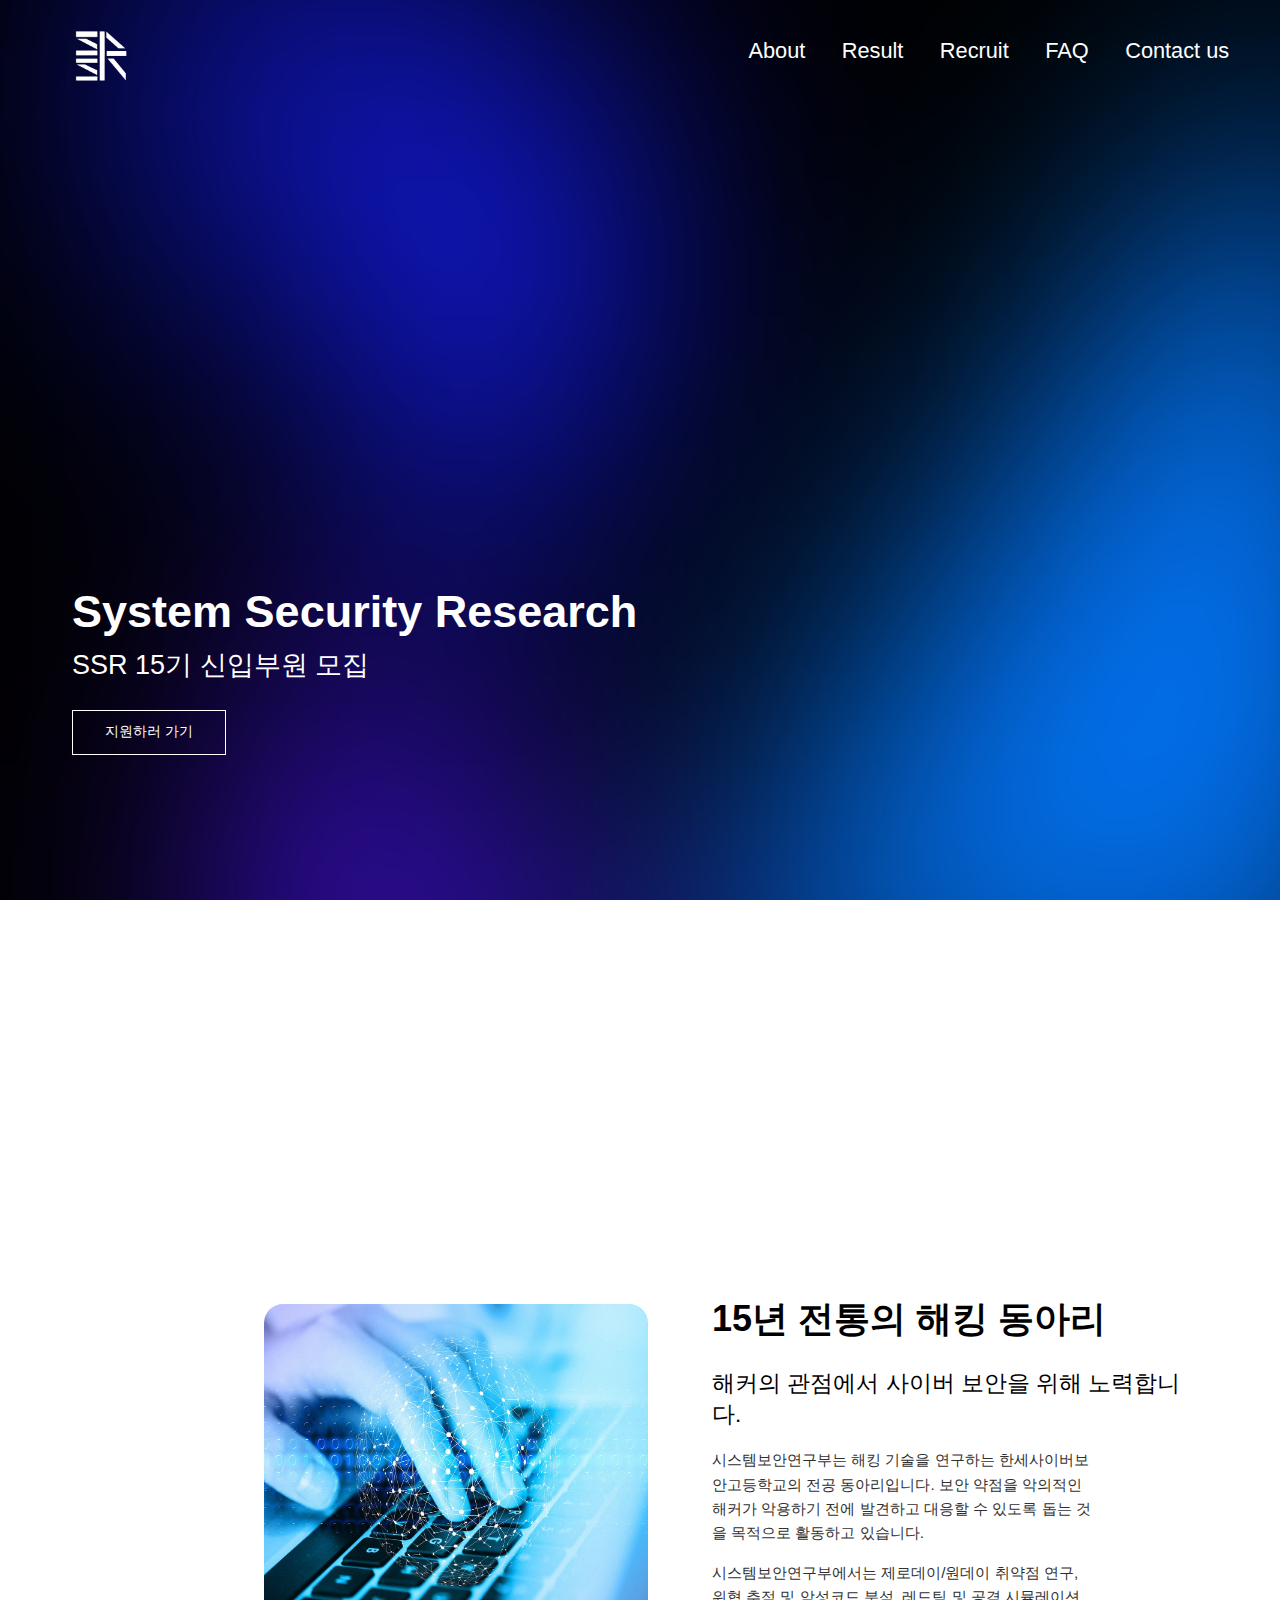
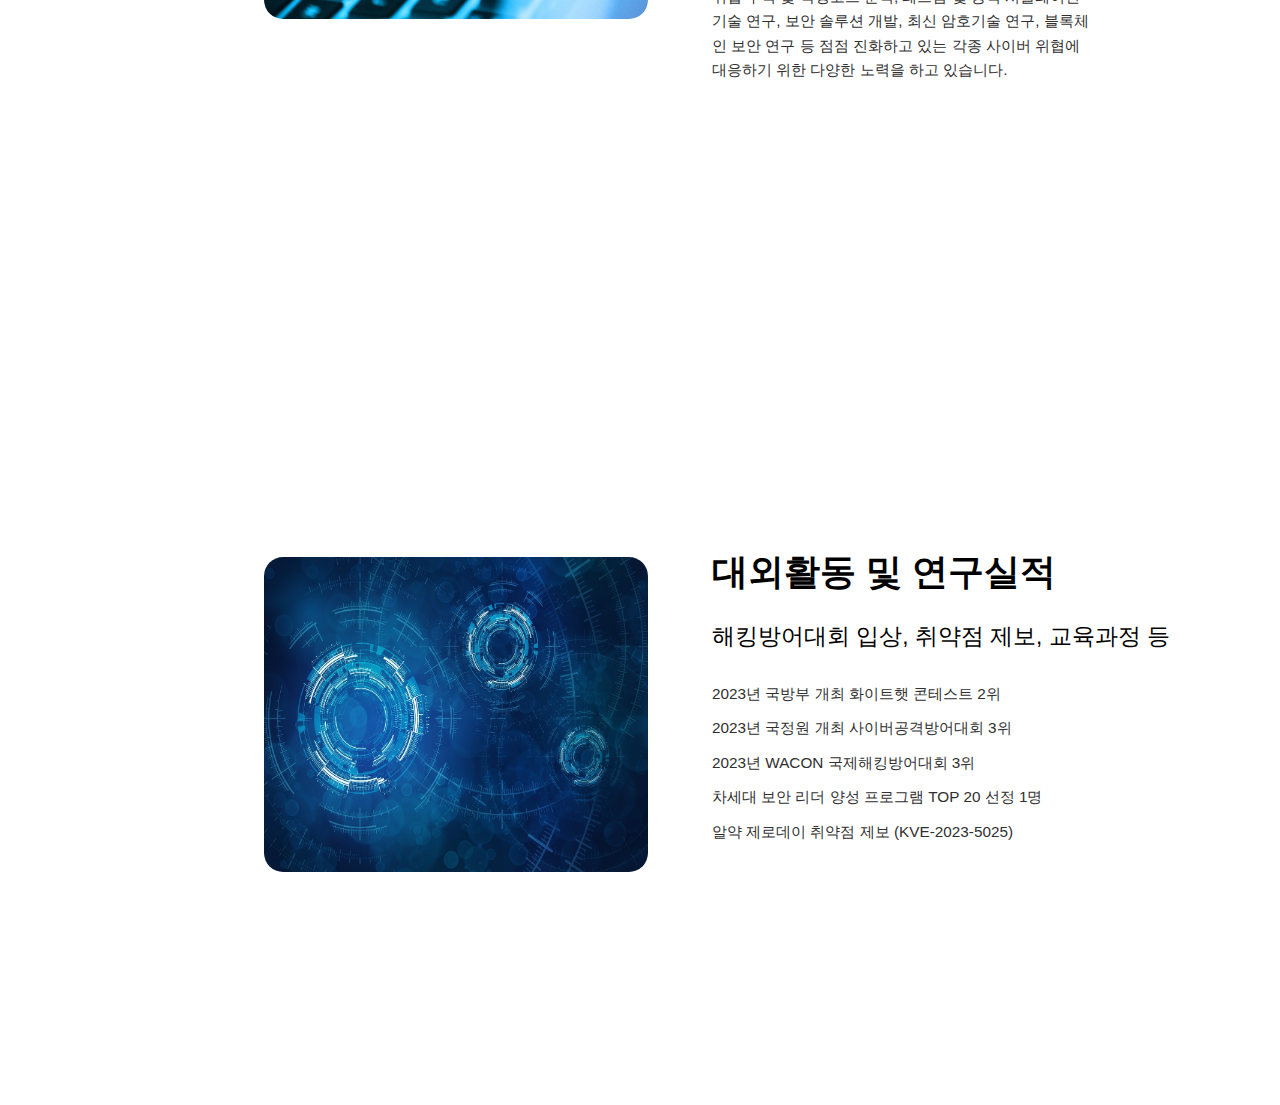
==== index.html @ 921158dc "Update: Navigation bar" ====
<!DOCTYPE html>
<html lang="en">
    <head>
        <meta charset="utf-8">
        <title>SSR</title>

        <link rel="icon" type="image/png" href="favicon-32x32.png" sizes="32x32" />
        <link rel="icon" type="image/png" href="favicon-16x16.png" sizes="16x16" />

        <link href="/static/css/index.css" type="text/css" rel="stylesheet" />

        <script src="/static/js/includeHTML.js"></script>
        <script src="/static/js/index.js"></script>
    </head>
    <body>
        <div id="load"></div>
        <div data-include="nav.html"></div>
        <div id="cover">
            <h1>System Security Research</h1>
            <h2>SSR 15기 신입부원 모집</h2>
            <button>지원하러 가기</button>
        </div>
        <div id="about" class="box">
            <div data-include="about.html"></div>
        </div>
        <div id="result" class="box">
            <div data-include="result.html"></div>
        </div>
    </body>
</html>
---- static/css/index.css ----
body {
    background-image: url("/static/img/background.jpg");
    background-size: 100vw 100vh;
    background-repeat: no-repeat;

    font-family: Arial, Dotum, "돋움";
}

body::-webkit-scrollbar {
  display: none;
}

#load {
    position: fixed;

    top: 0;
    left: 0;

    height: 100vh;
    width: 100vw;

    background-color: black;
}

#cover {
    @media (max-width: 991px){
        margin-top: 30vh;
    }

    margin-top: 55vh;
    margin-left: 5vw;

    h1 {
        margin-bottom: 0vh;

        color: white;
        font-size: 5vh;
    }

    h2 {
        margin-top: 1vh;
        margin-bottom: 0;

        color: white;
        font-size: 3vh;
        font-weight: normal;
    }

    button {
        @media (max-width: 991px){
	        width: 85vw;
        }

        margin-top: 3vh;
        margin-bottom: 0vh;
 
        height: 5vh;
        width: 12vw;

        border: 0.2vh solid white;
        outline:none;
        box-shadow:none;
        background-color: transparent;

        color: white;
        font-size: 1.5vh;
    }

    button:hover {
        border-color: #8CC2FF;
    }

    margin-bottom: 35vh;
}

.box {
    padding-top: 25vh;
    padding-bottom: 25vh;
}
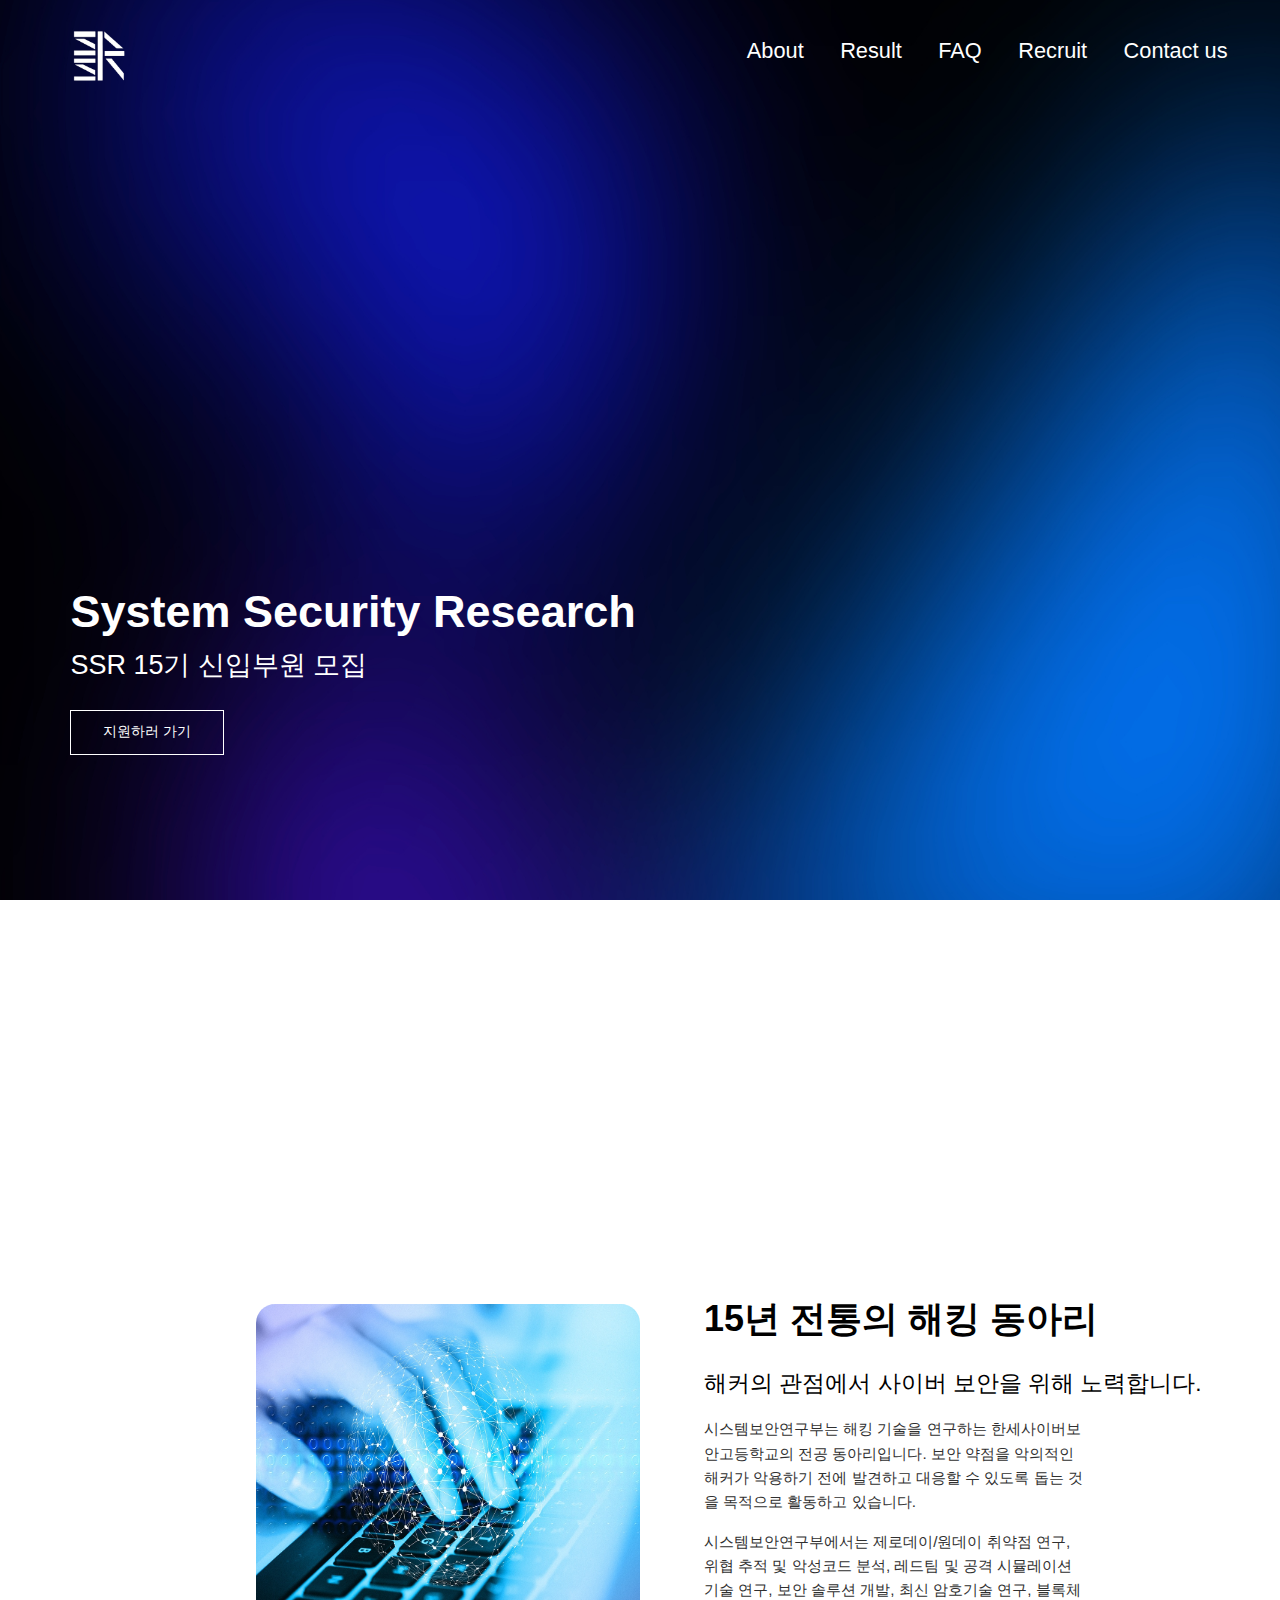
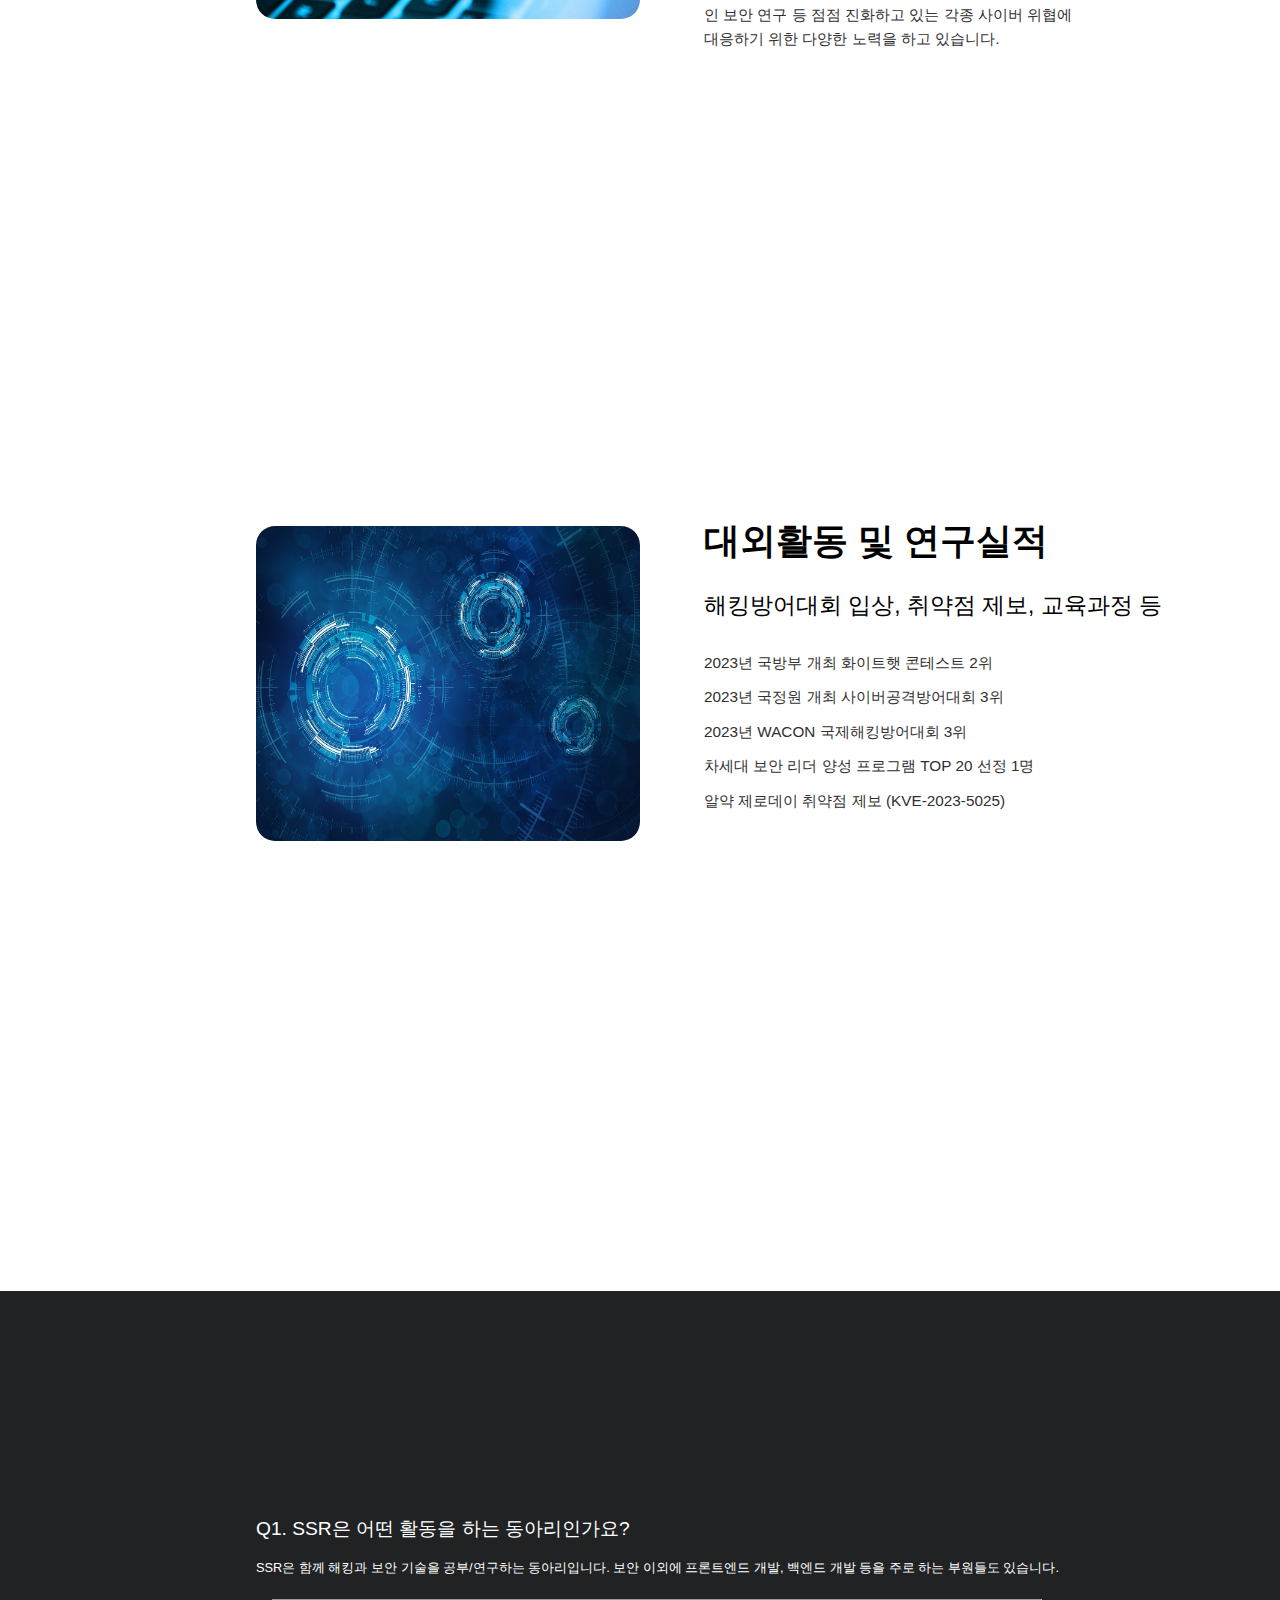
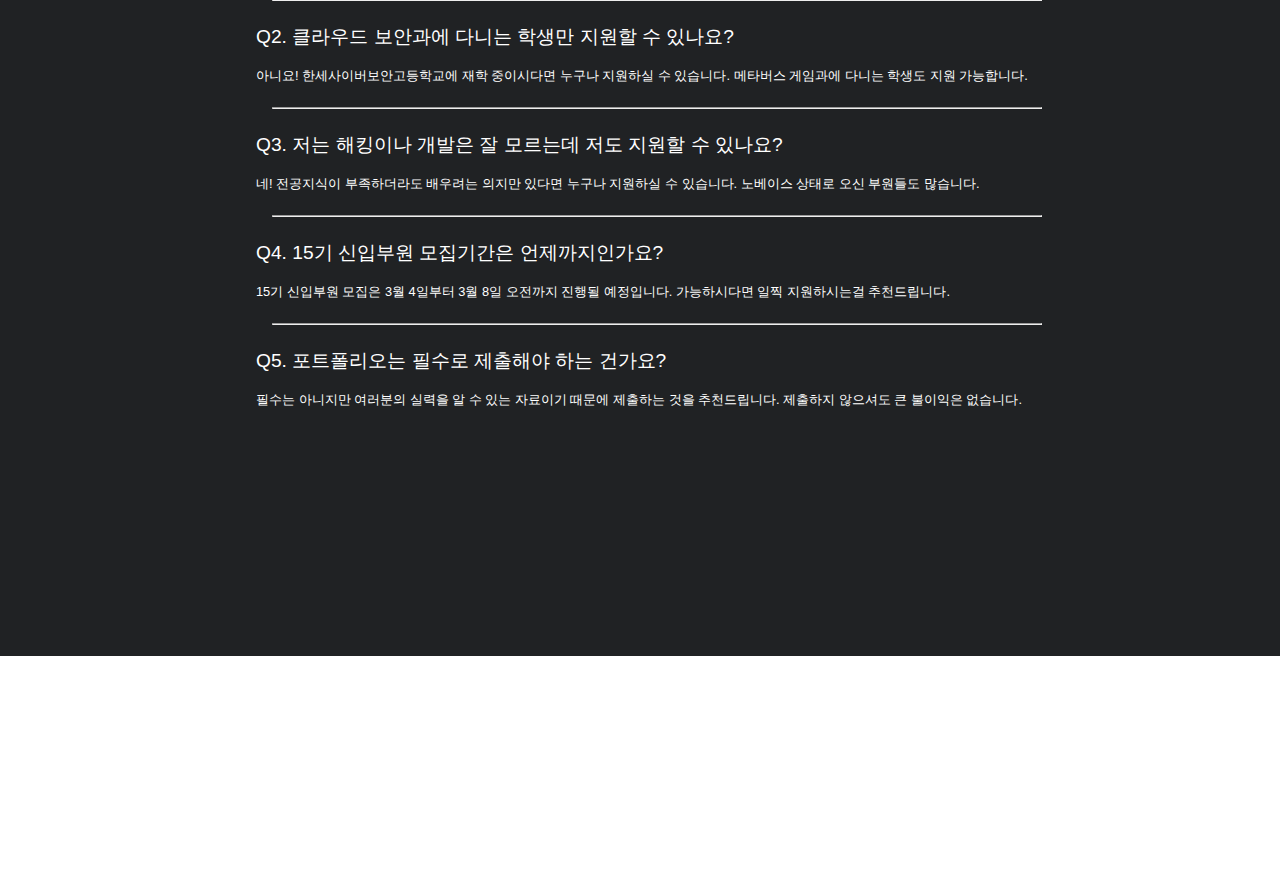
==== commit af164ac3: "Add: FAQ" ====
--- a/index.html
+++ b/index.html
@@ -26,5 +26,8 @@
         <div id="result" class="box">
             <div data-include="result.html"></div>
         </div>
+        <div class="box">
+            <div data-include="faq.html"></div>
+        </div>
     </body>
 </html>
--- a/static/css/index.css
+++ b/static/css/index.css
@@ -2,8 +2,12 @@
     background-image: url("/static/img/background.jpg");
     background-size: 100vw 100vh;
     background-repeat: no-repeat;
+    background-color: white;
 
     font-family: Arial, Dotum, "돋움";
+
+    margin-left: 0;
+    margin-right: 0;
 }
 
 body::-webkit-scrollbar {
@@ -28,7 +32,7 @@
     }
 
     margin-top: 55vh;
-    margin-left: 5vw;
+    margin-left: 5.5vw;
 
     h1 {
         margin-bottom: 0vh;
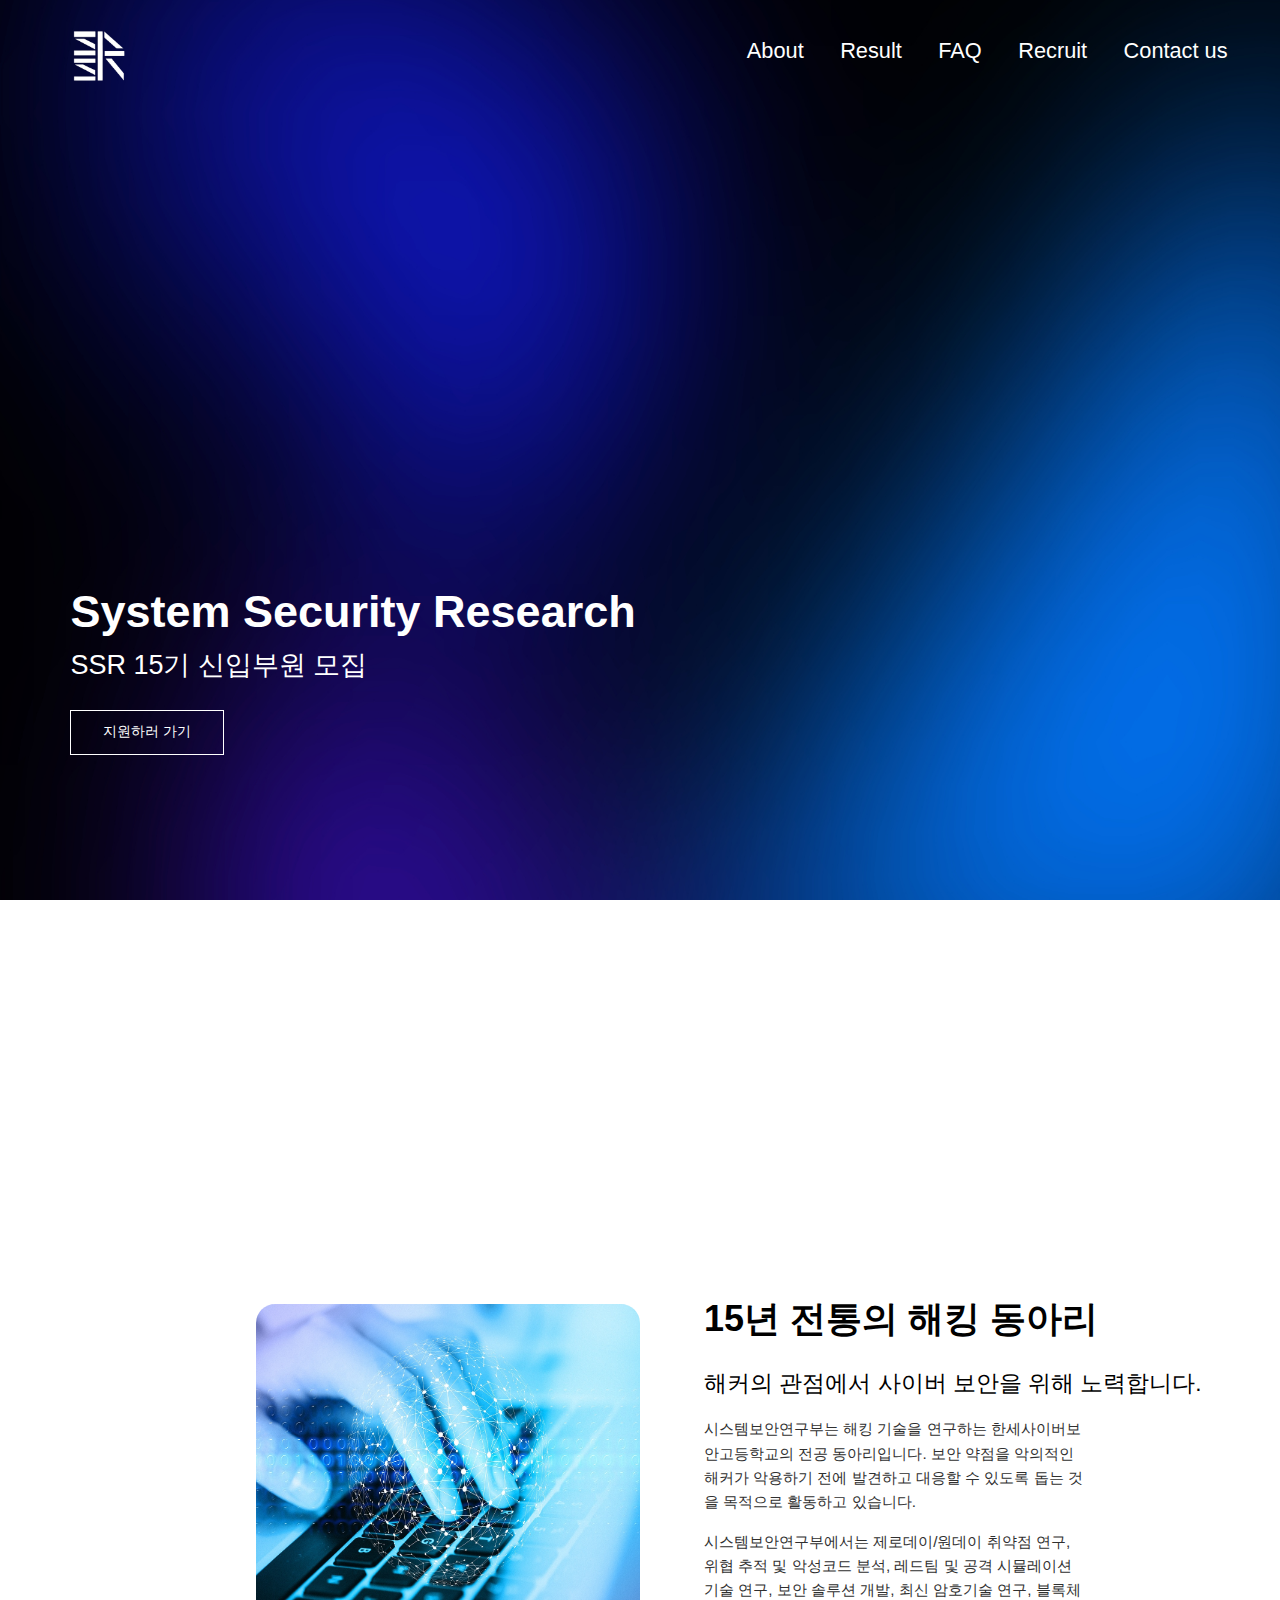
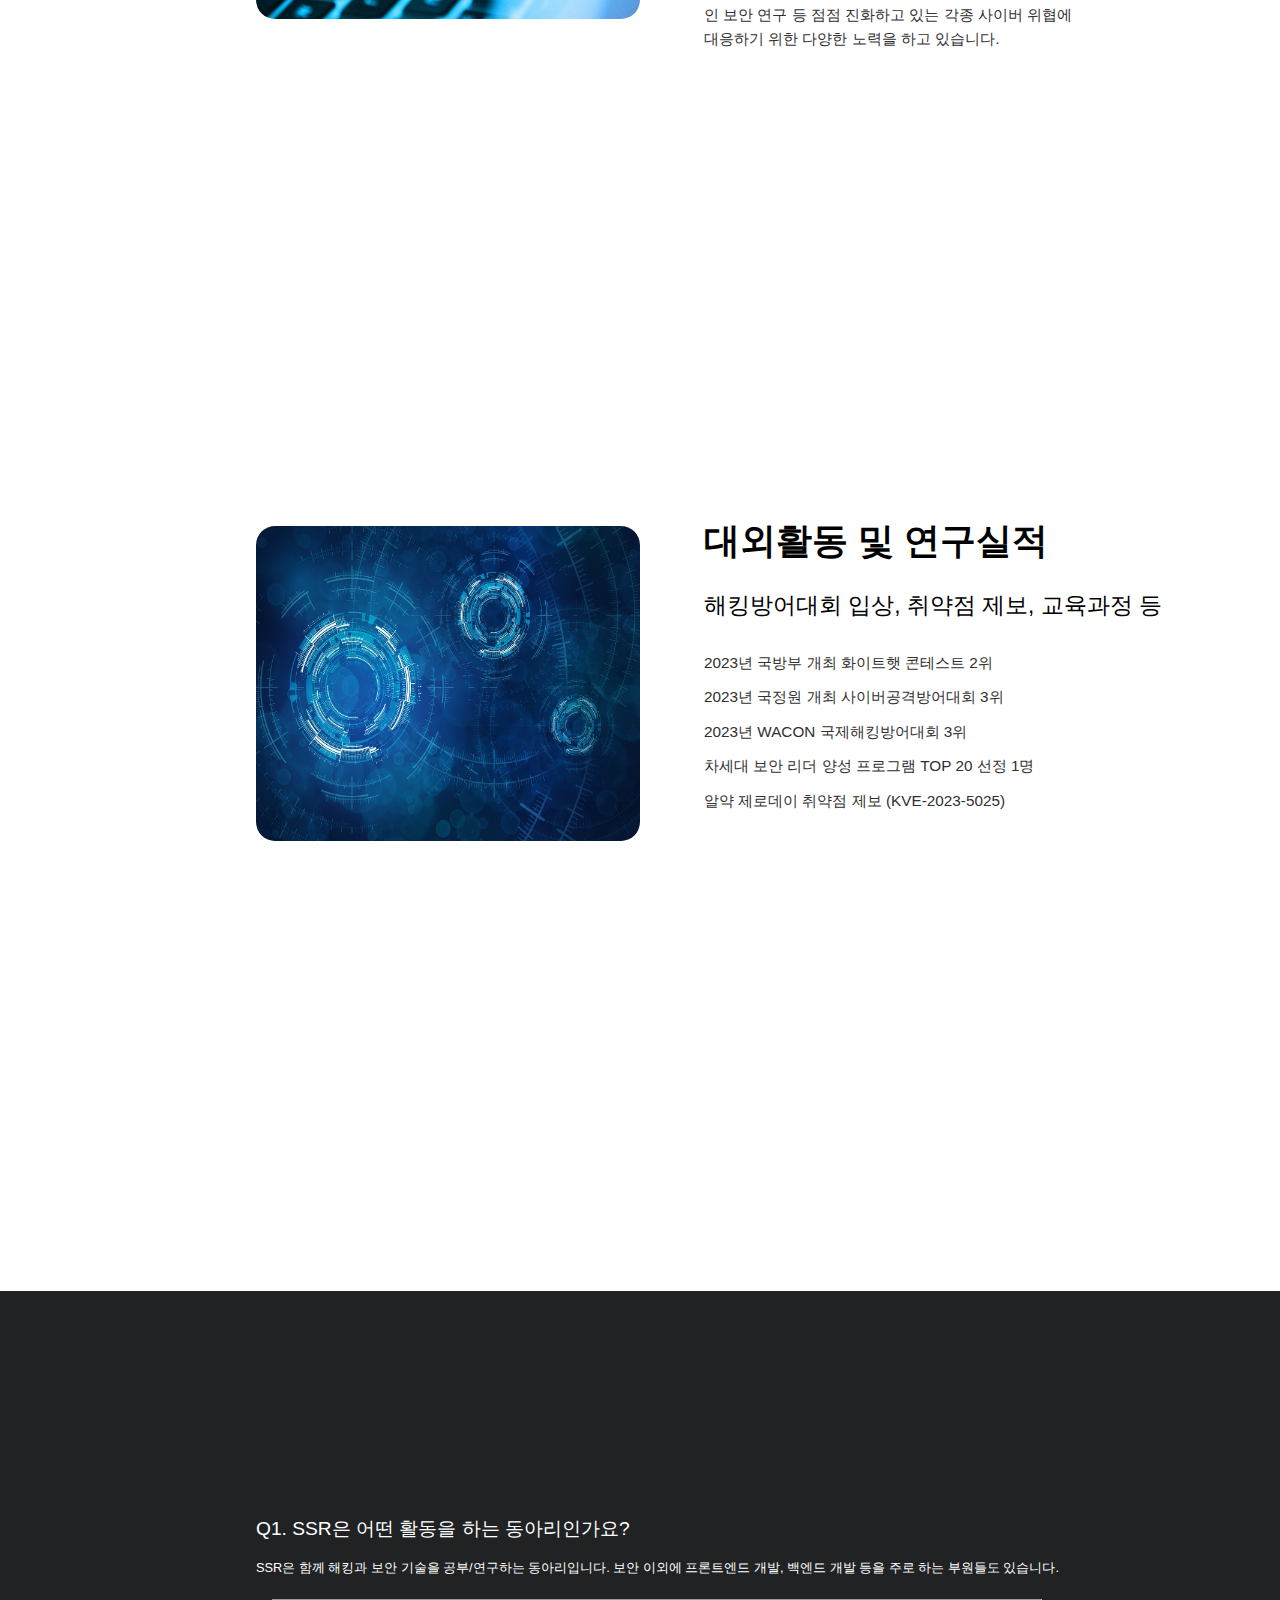
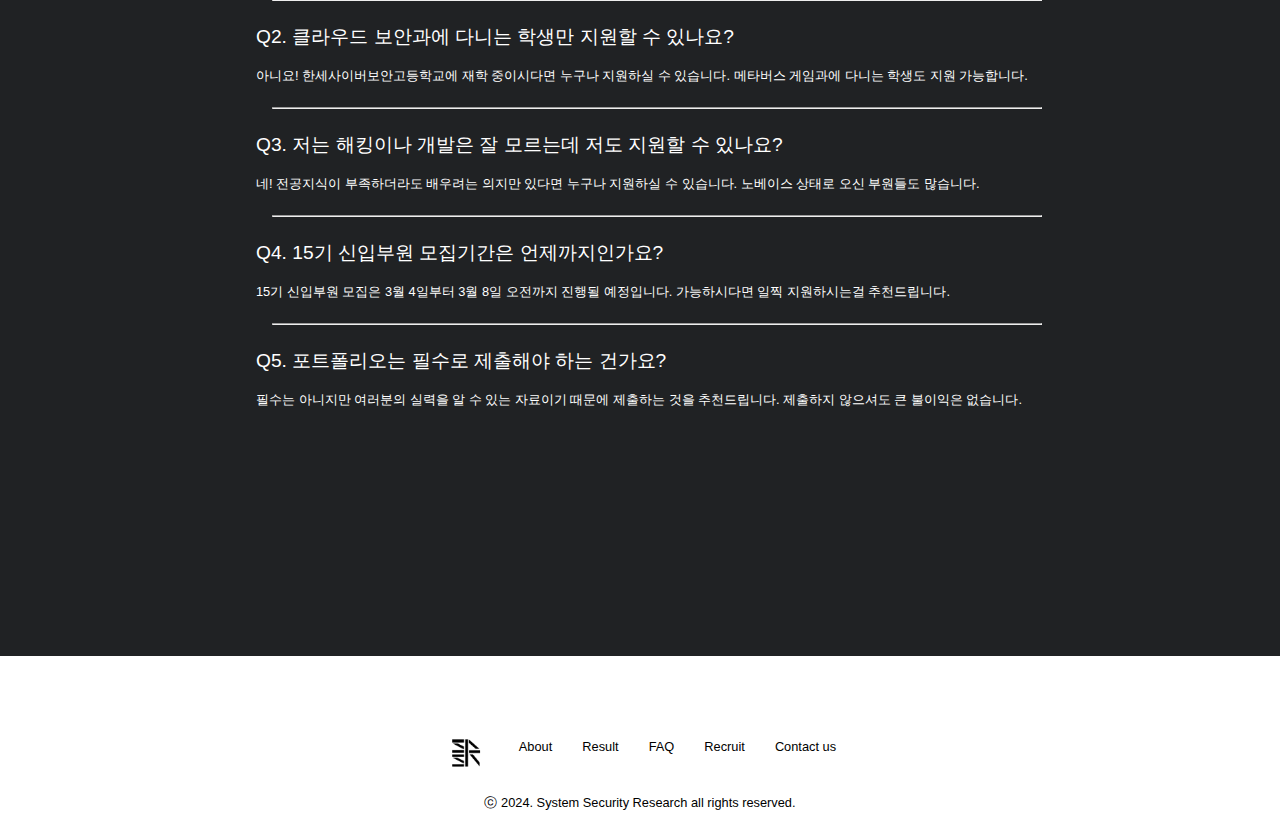
==== commit d9674a55: "Add: Footer" ====
--- a/index.html
+++ b/index.html
@@ -16,9 +16,9 @@
         <div id="load"></div>
         <div data-include="nav.html"></div>
         <div id="cover">
-            <h1>System Security Research</h1>
-            <h2>SSR 15기 신입부원 모집</h2>
-            <button>지원하러 가기</button>
+            <h1 id="title">System Security Research</h1>
+            <h2 id="title2">SSR 15기 신입부원 모집</h2>
+            <button id="go">지원하러 가기</button>
         </div>
         <div id="about" class="box">
             <div data-include="about.html"></div>
@@ -26,8 +26,12 @@
         <div id="result" class="box">
             <div data-include="result.html"></div>
         </div>
-        <div class="box">
+        <div class="last">
             <div data-include="faq.html"></div>
+        </div>
+        <div id="footer">
+            <div data-include="footer.html"></div>
+            <p id="copyright">ⓒ 2024. System Security Research all rights reserved.</p>
         </div>
     </body>
 </html>
--- a/static/css/index.css
+++ b/static/css/index.css
@@ -32,52 +32,67 @@
     }
 
     margin-top: 55vh;
+    margin-bottom: 35vh;
     margin-left: 5.5vw;
+}
 
-    h1 {
-        margin-bottom: 0vh;
+#title {
+    margin-bottom: 0vh;
 
-        color: white;
-        font-size: 5vh;
+    color: white;
+    font-size: 5vh;
+}
+
+#title2 {
+    margin-top: 1vh;
+    margin-bottom: 0;
+
+    color: white;
+    font-size: 3vh;
+    font-weight: normal;
+}
+
+#go {
+    @media (max-width: 991px){
+	    width: 85vw;
     }
 
-    h2 {
-        margin-top: 1vh;
-        margin-bottom: 0;
+    margin-top: 3vh;
+    margin-bottom: 0vh;
+ 
+    height: 5vh;
+    width: 12vw;
 
-        color: white;
-        font-size: 3vh;
-        font-weight: normal;
-    }
+    border: 0.2vh solid white;
+    outline:none;
+    box-shadow:none;
+    background-color: transparent;
 
-    button {
-        @media (max-width: 991px){
-	        width: 85vw;
-        }
+    color: white;
+    font-size: 1.5vh;
+}
 
-        margin-top: 3vh;
-        margin-bottom: 0vh;
- 
-        height: 5vh;
-        width: 12vw;
-
-        border: 0.2vh solid white;
-        outline:none;
-        box-shadow:none;
-        background-color: transparent;
-
-        color: white;
-        font-size: 1.5vh;
-    }
-
-    button:hover {
-        border-color: #8CC2FF;
-    }
-
-    margin-bottom: 35vh;
+#go:hover {
+    border-color: #8CC2FF;
 }
 
 .box {
     padding-top: 25vh;
     padding-bottom: 25vh;
 }
+
+.last {
+    padding-top: 25vh;
+}
+
+#footer {
+    text-align: center;
+}
+
+#copyright {
+    @media (max-width: 991px){
+        font-size: 12px;
+    }
+
+    font-size: 1vw;
+}
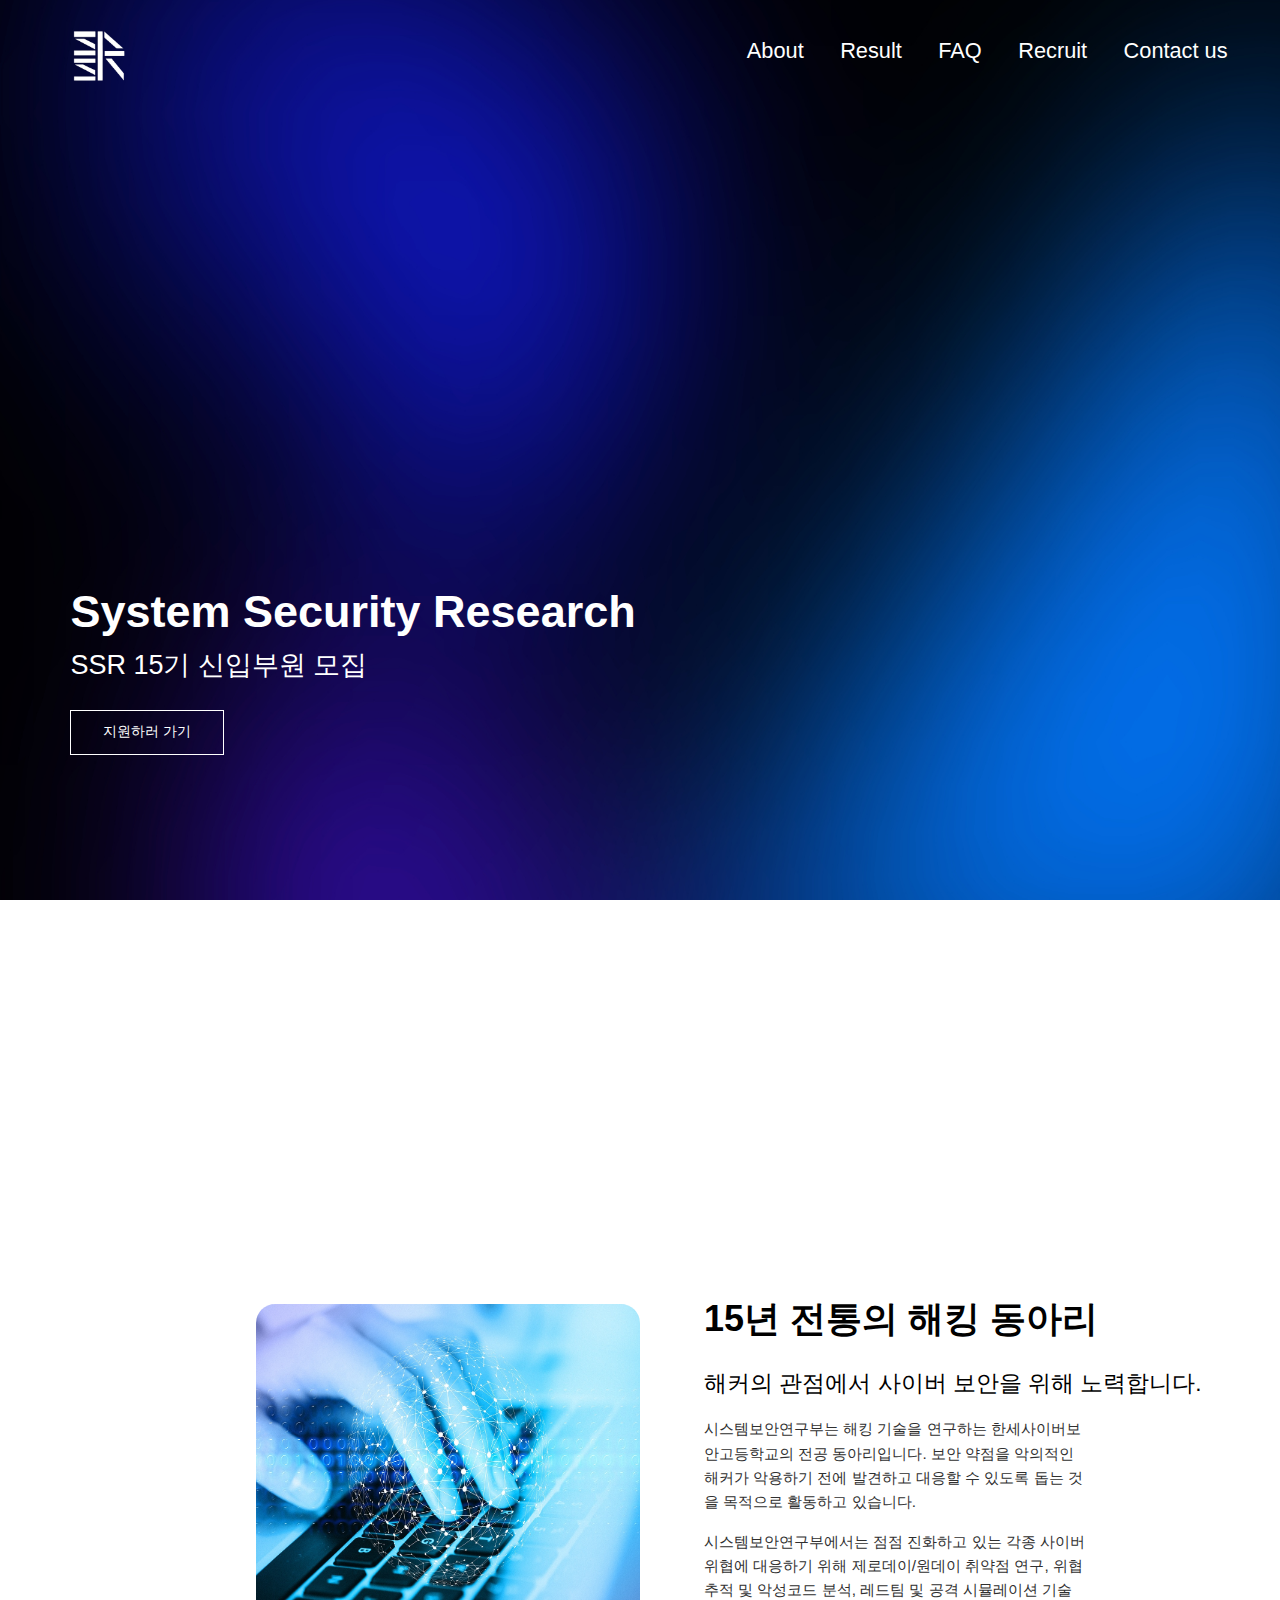
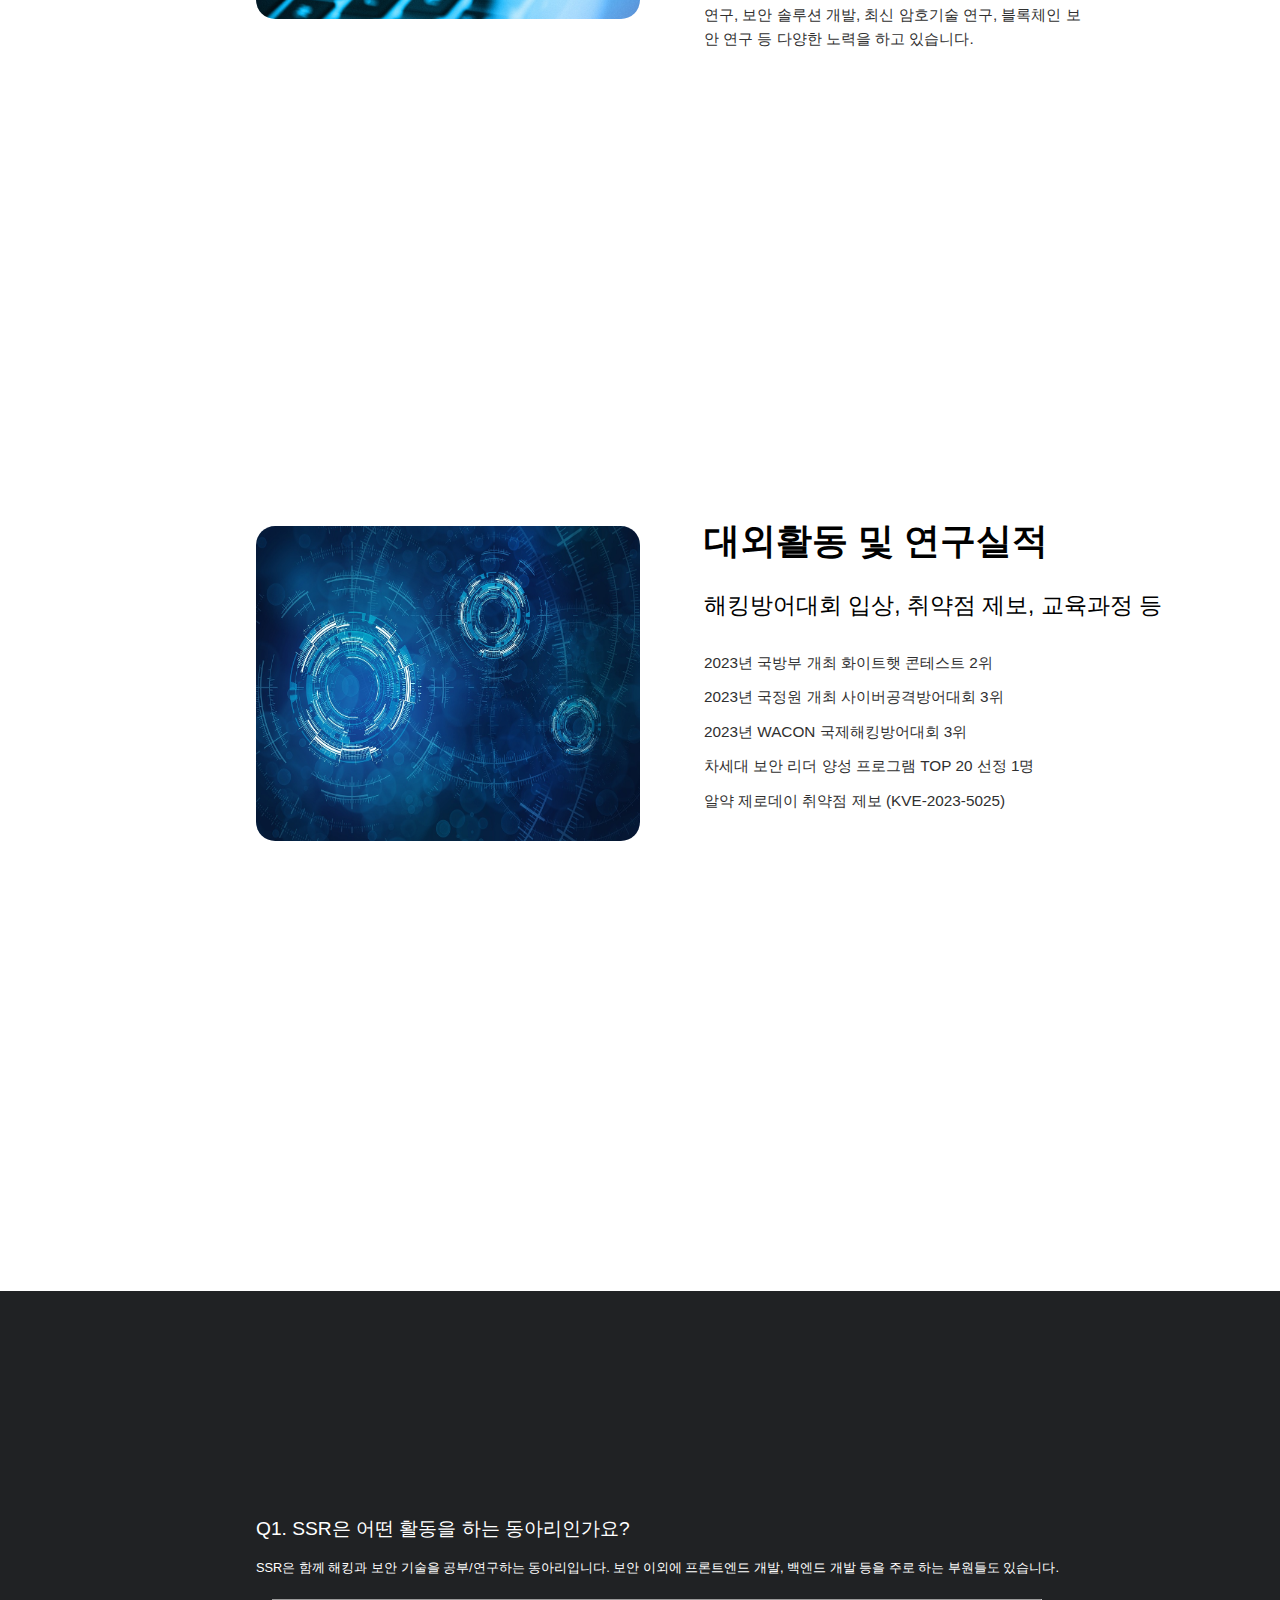
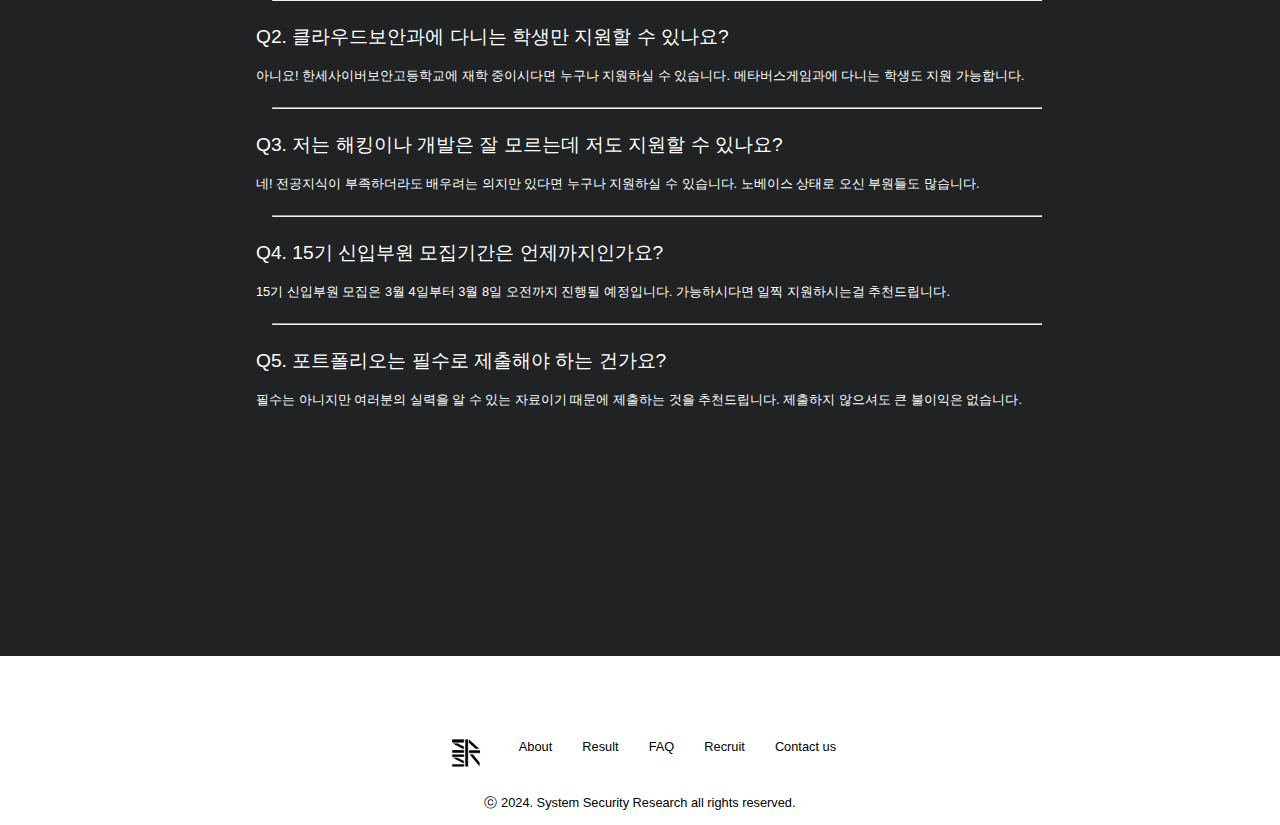
==== commit 84d18958: "Add: External Links" ====
--- a/index.html
+++ b/index.html
@@ -18,7 +18,7 @@
         <div id="cover">
             <h1 id="title">System Security Research</h1>
             <h2 id="title2">SSR 15기 신입부원 모집</h2>
-            <button id="go">지원하러 가기</button>
+            <button id="go" onclick="window.location.href = 'https://answer.moaform.com/answers/MeGZg6'">지원하러 가기</button>
         </div>
         <div id="about" class="box">
             <div data-include="about.html"></div>
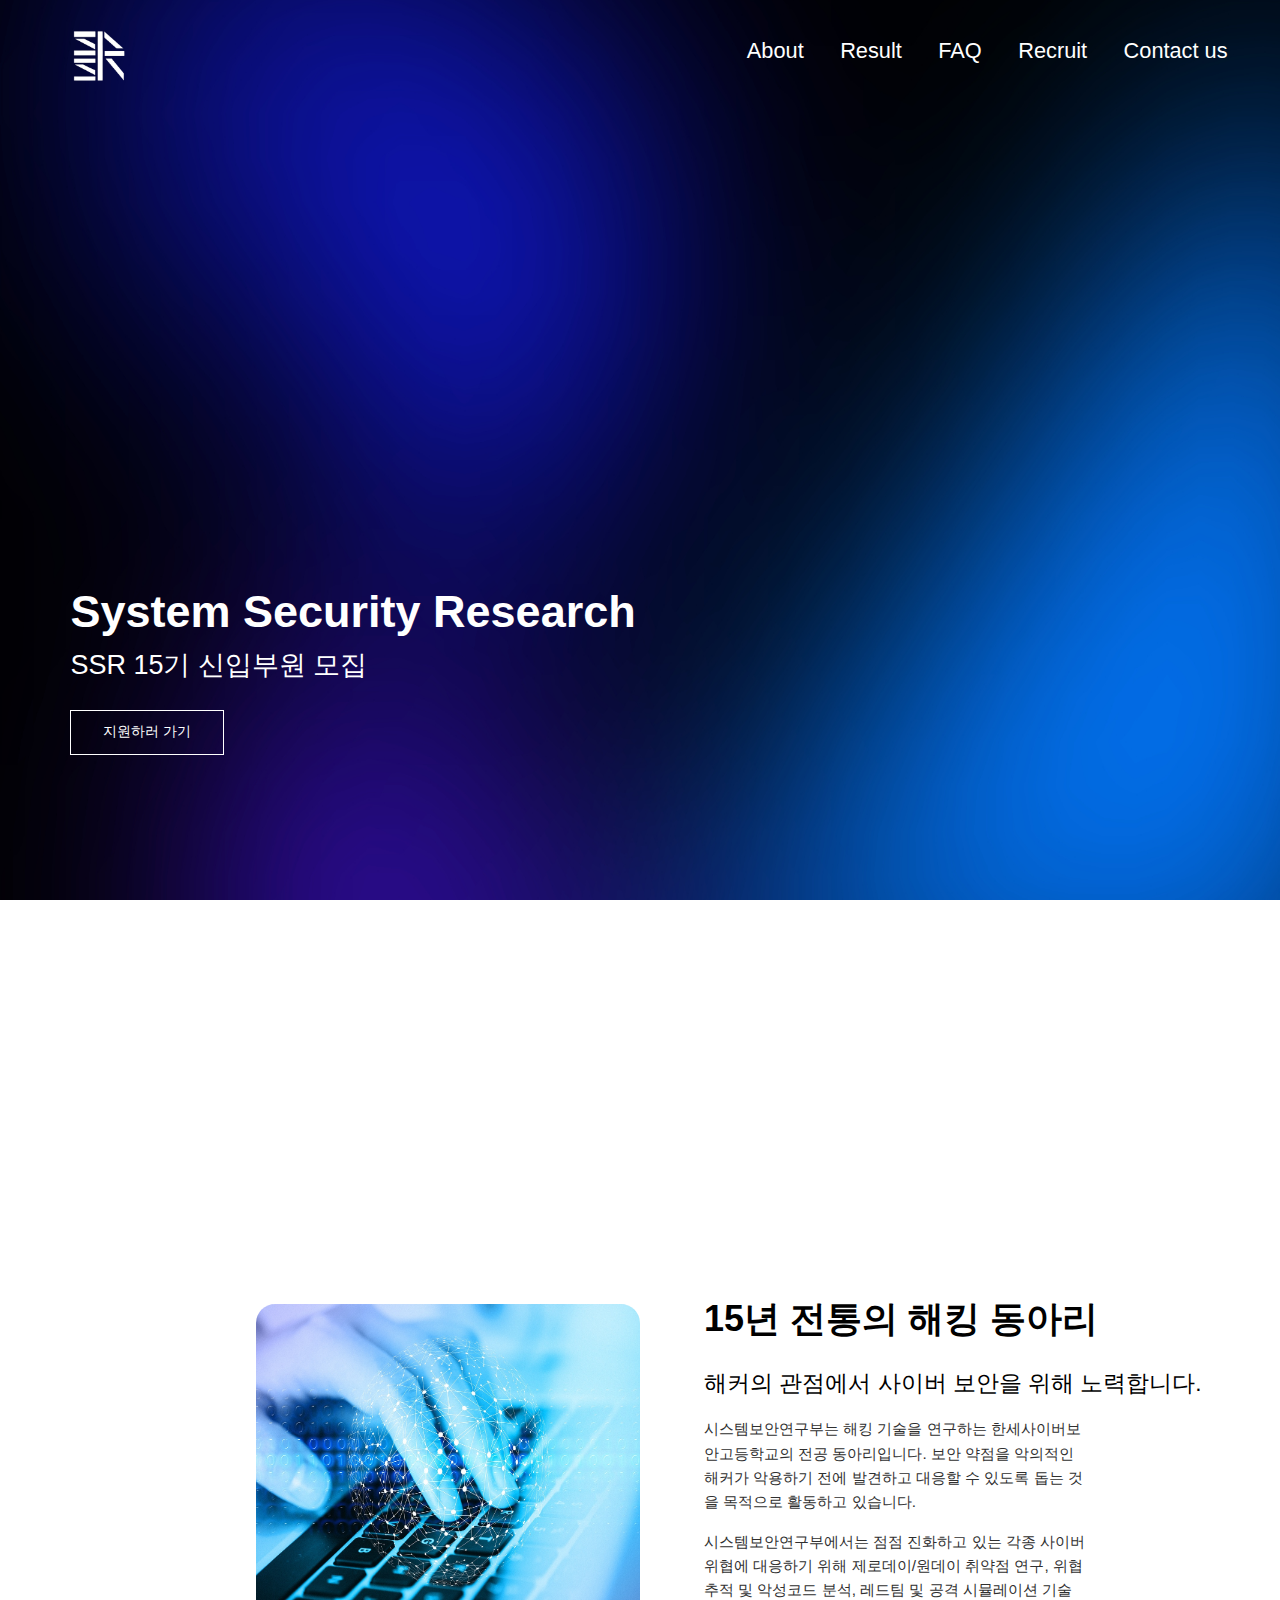
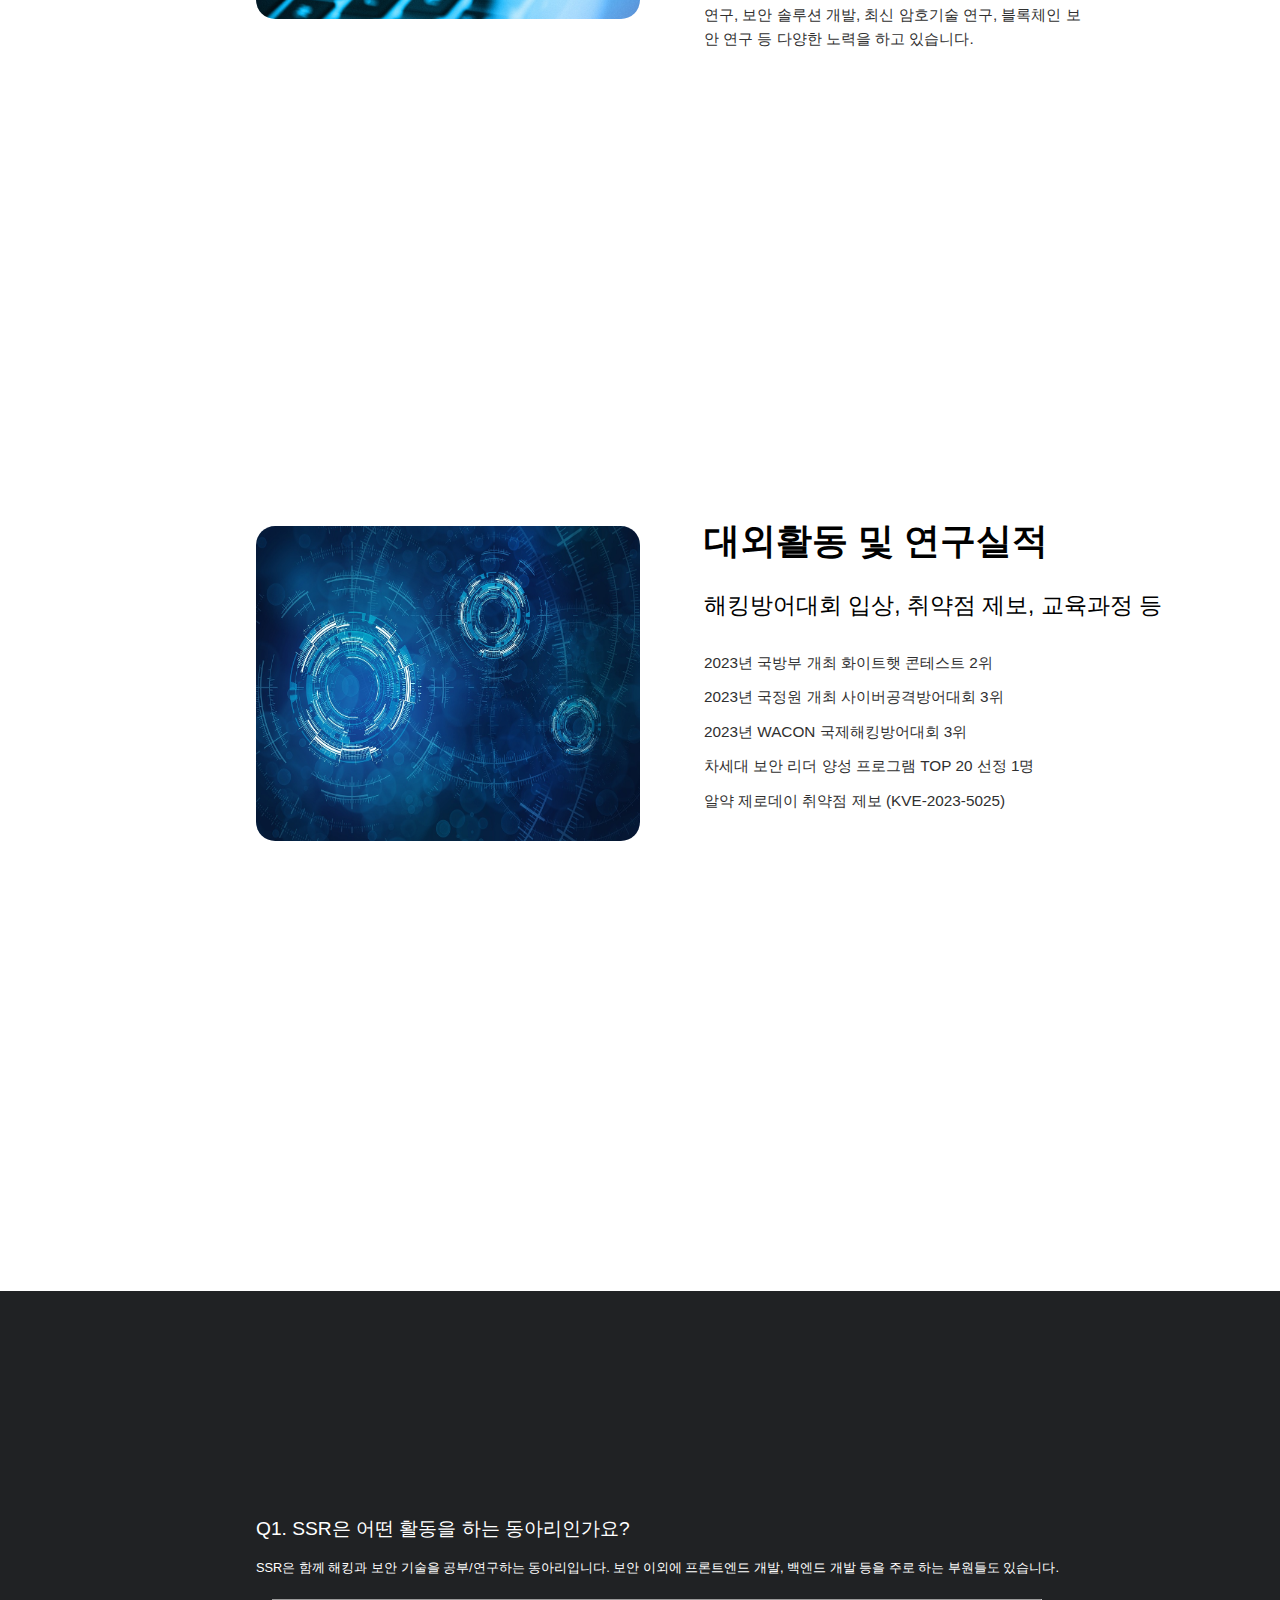
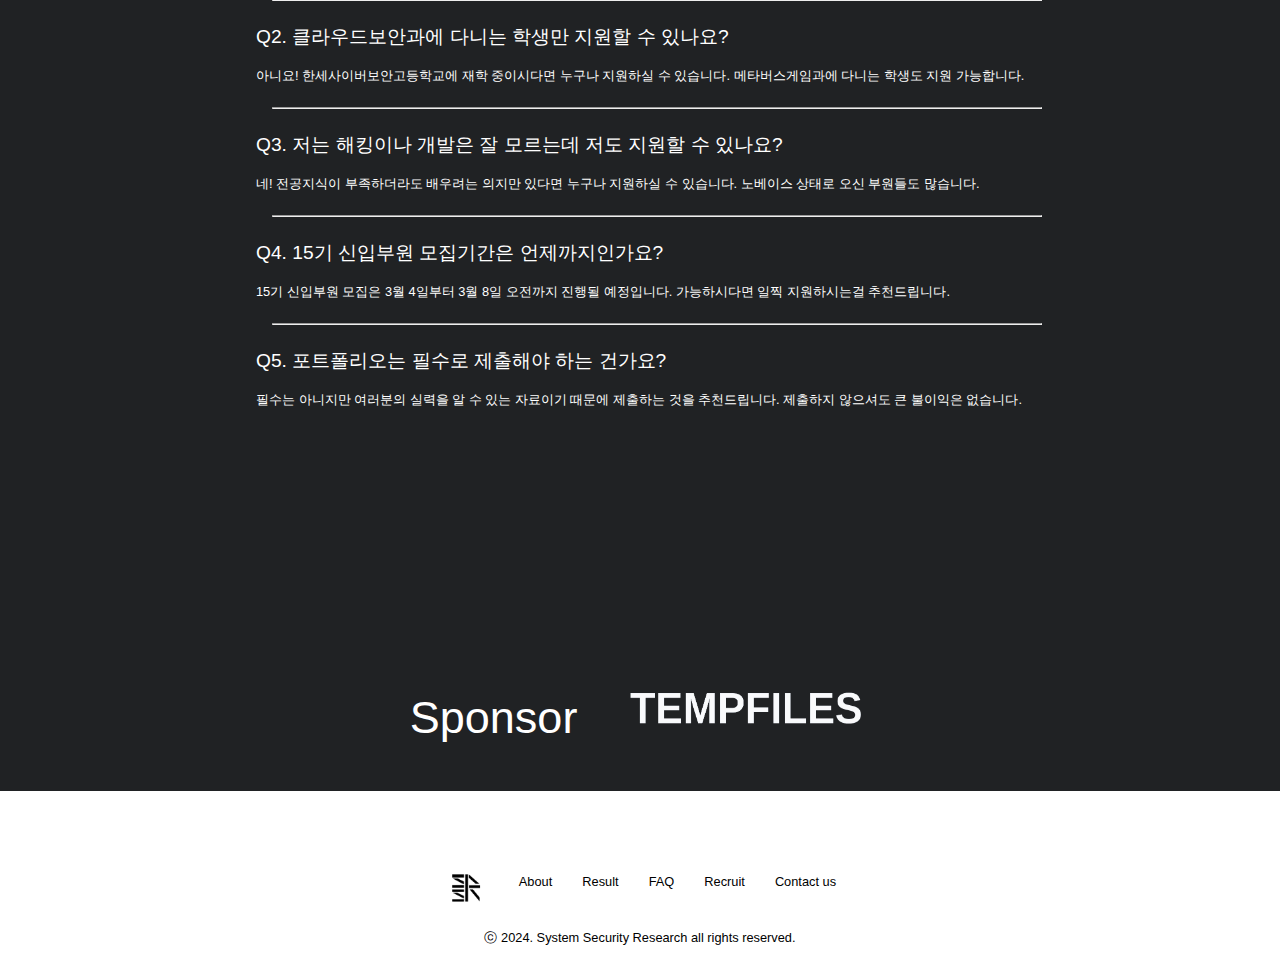
==== commit fc6595be: "Update: Sponsor" ====
--- a/index.html
+++ b/index.html
@@ -4,13 +4,14 @@
         <meta charset="utf-8">
         <title>SSR</title>
 
-        <link rel="icon" type="image/png" href="favicon-32x32.png" sizes="32x32" />
-        <link rel="icon" type="image/png" href="favicon-16x16.png" sizes="16x16" />
+        <link rel="icon" type="image/png" href="/favicon-32x32.png" sizes="32x32" />
+        <link rel="icon" type="image/png" href="/favicon-16x16.png" sizes="16x16" />
 
         <link href="/static/css/index.css" type="text/css" rel="stylesheet" />
 
         <script src="/static/js/includeHTML.js"></script>
         <script src="/static/js/index.js"></script>
+        <script src="/static/js/mobile-check.js"></script>
     </head>
     <body>
         <div id="load"></div>
@@ -29,6 +30,10 @@
         <div class="last">
             <div data-include="faq.html"></div>
         </div>
+        <div id="sponsor">
+            <span id="sponsor-title">Sponsor</span>
+            <a href="https://tmpf.me"><img id="tmpf" class="sponsor-item" height="50vw" width="250vh" src="/static/img/sponsor/tmpf.png" /></a>
+        </div>
         <div id="footer">
             <div data-include="footer.html"></div>
             <p id="copyright">ⓒ 2024. System Security Research all rights reserved.</p>
--- a/static/css/index.css
+++ b/static/css/index.css
@@ -85,6 +85,29 @@
     padding-top: 25vh;
 }
 
+#sponsor {
+    @media (max-width: 991px){
+        visibility: hidden;
+    }
+
+    background-color: #202224;
+    background-size: 100% 100%;
+
+    height: 15vh;
+
+    text-align: center;
+}
+
+#sponsor-title {
+    color: white;
+    font-size: 5vh;
+    margin-right: 3vw;
+}
+
+.sponsor-item {
+    margin-top: 3vh;
+}
+
 #footer {
     text-align: center;
 }
@@ -96,3 +119,4 @@
 
     font-size: 1vw;
 }
+
